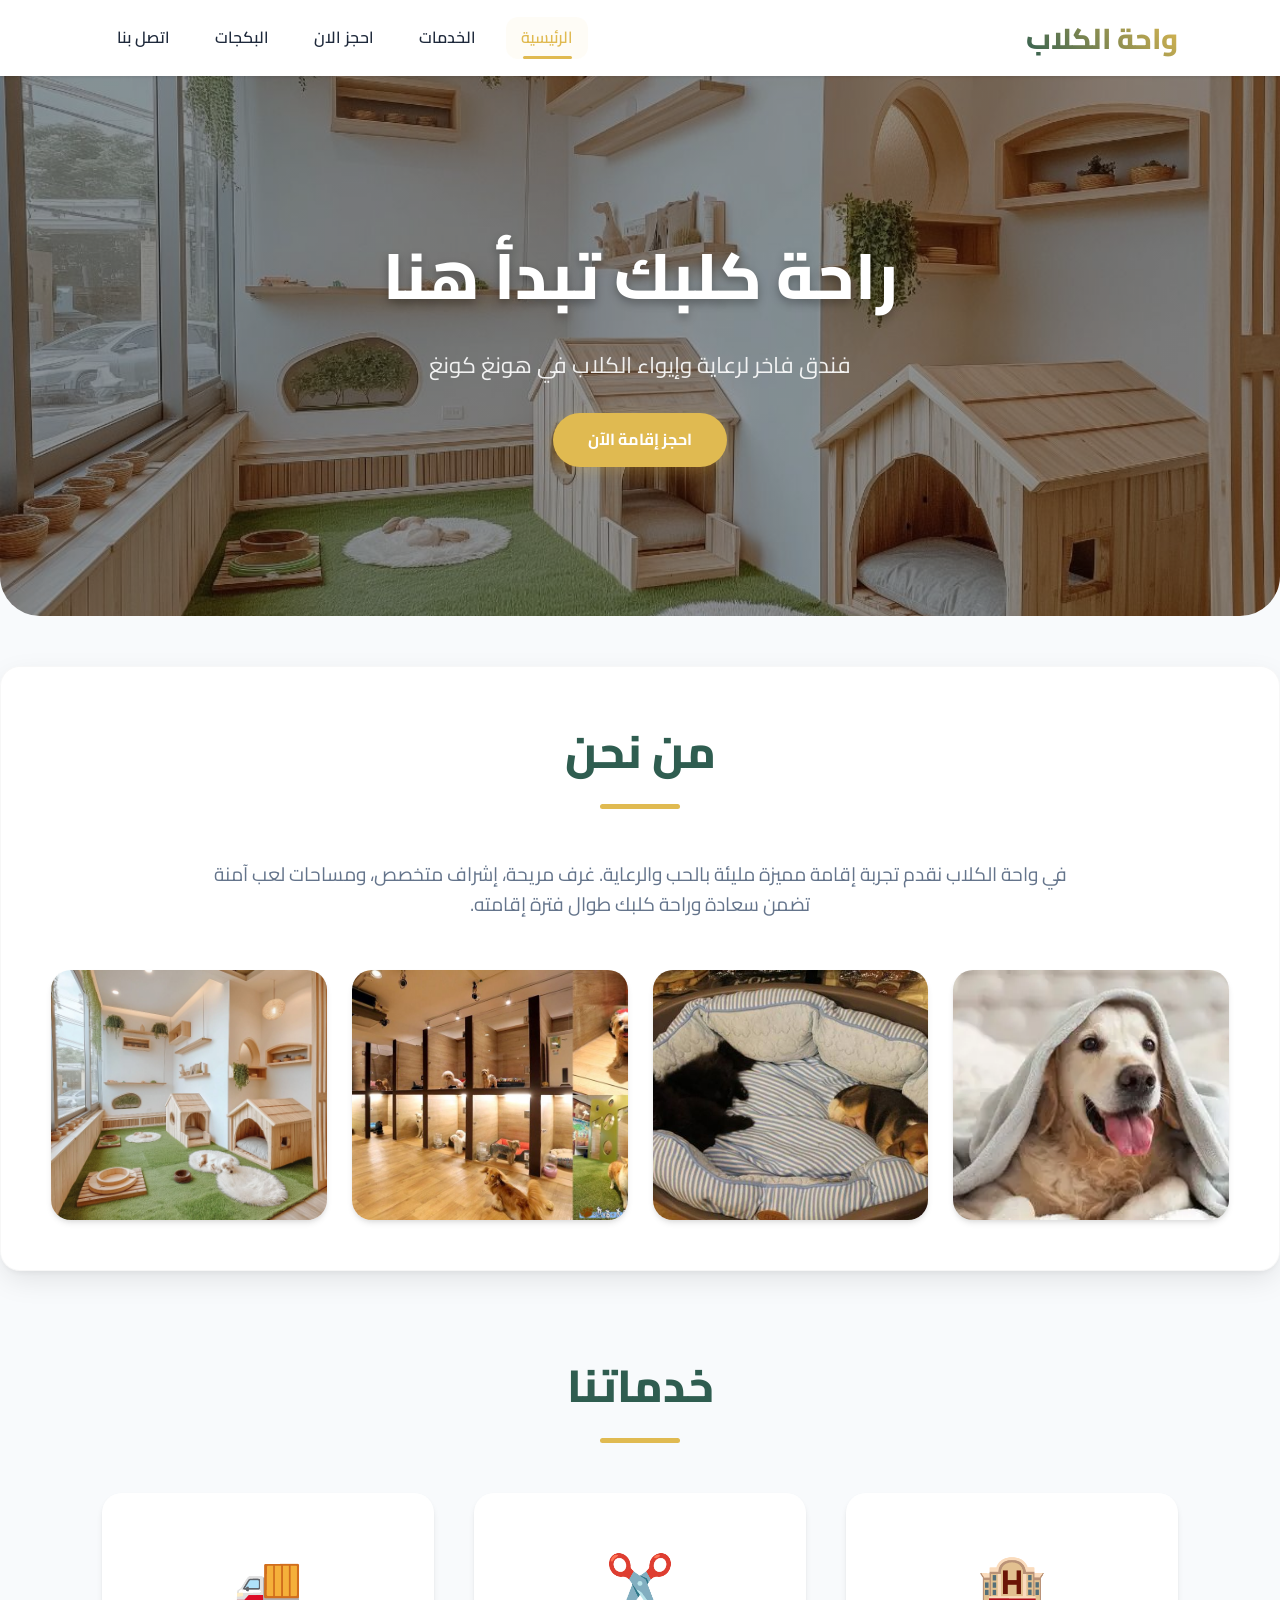
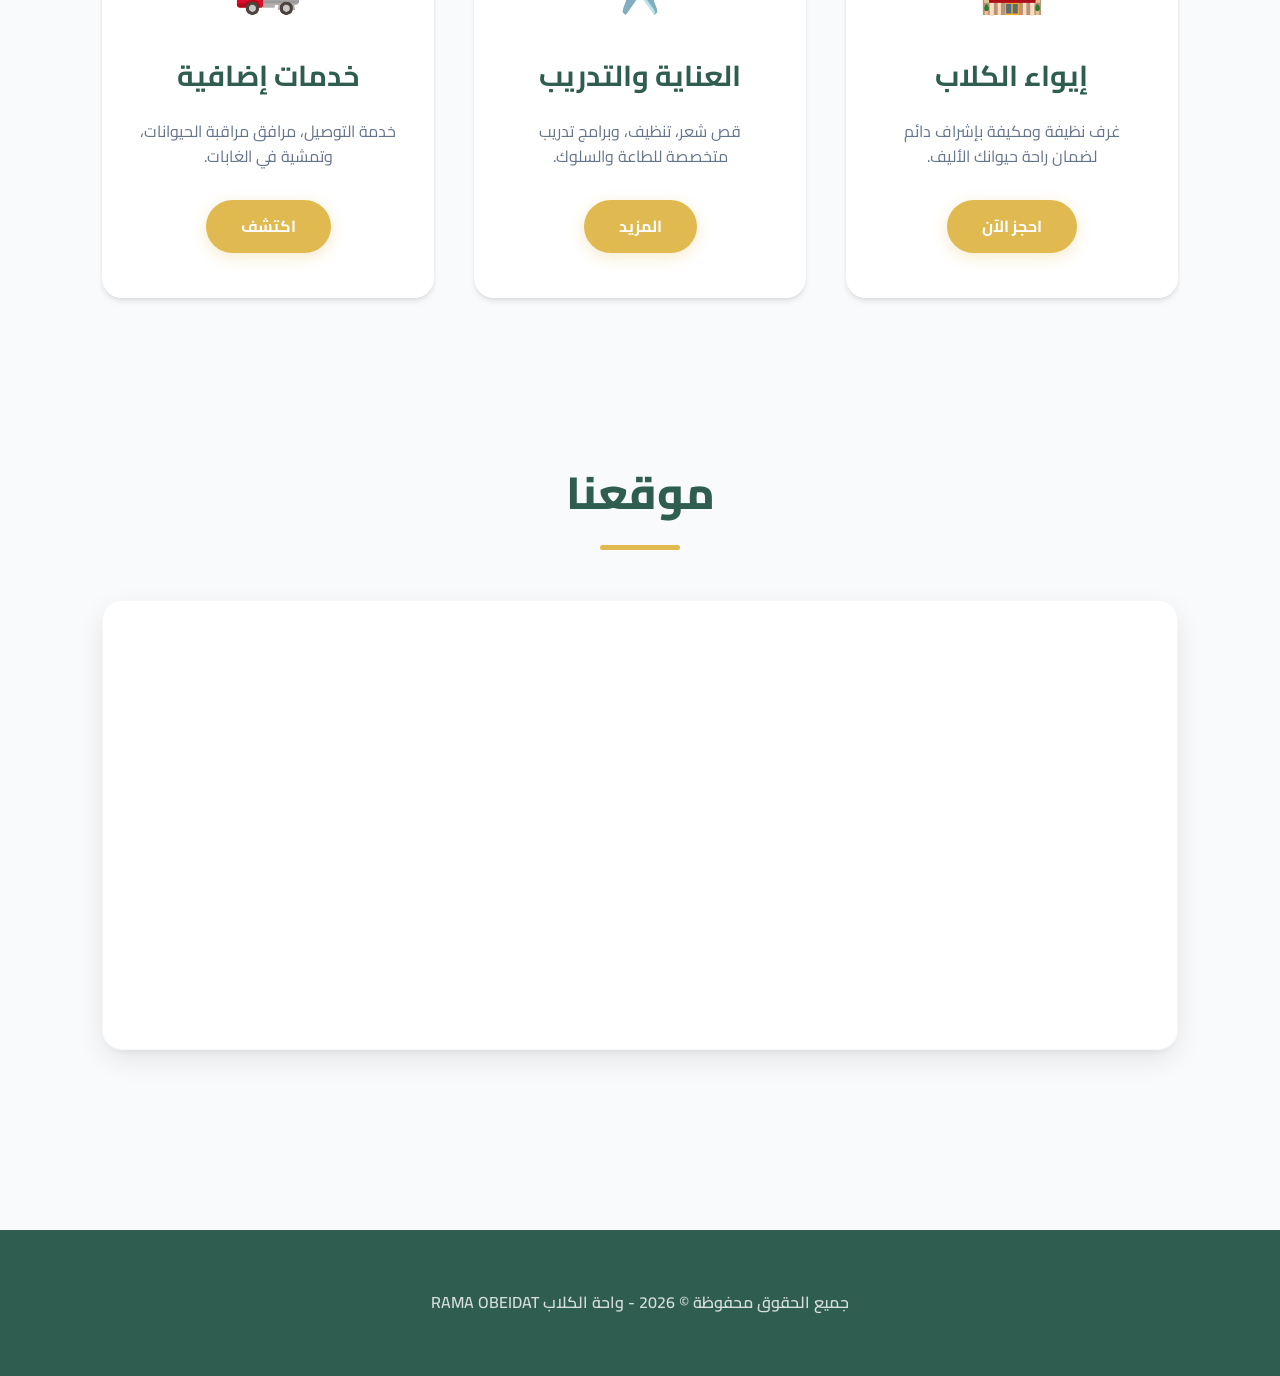
==== index.html @ 373740cf "Add files via upload" ====
<!DOCTYPE html>
<html lang="ar" dir="rtl">
<head>
    <meta charset="UTF-8">
    <meta name="viewport" content="width=device-width, initial-scale=1.0">
    <title>واحة الكلاب - الرئيسية</title>
    <link rel="stylesheet" href="style.css">
</head>
<body>

<header>
    <a href="index.html" class="logo">واحة الكلاب</a>
    <nav>
        <a href="index.html" class="active">الرئيسية</a>
        <a href="about.html">الخدمات</a>
        <a href="room.html">احجز الان</a>
        <a href="backges.html">البكجات</a>
        <a href="booking.html">اتصل بنا</a>
    </nav>
</header>

<section class="hero">
    <div class="hero-content">
        <h1>راحة كلبك تبدأ هنا</h1>
        <p>فندق فاخر لرعاية وإيواء الكلاب في هونغ كونغ</p>
        <a href="room.html" class="btn">احجز إقامة الآن</a>
    </div>
</section>

<section class="about">
    <h2>من نحن</h2>
    <p>
        في واحة الكلاب نقدم تجربة إقامة مميزة مليئة بالحب والرعاية.
        غرف مريحة، إشراف متخصص، ومساحات لعب آمنة تضمن سعادة وراحة كلبك طوال فترة إقامته.
    </p>
    <div class="about-content">
        <img src="صورة1.png" alt="صورة الغرفة 1">
        <img src="صورة2.png" alt="صورة الغرفة 2">
        <img src="صورة3.png" alt="صورة الغرفة 3">
        <img src="صورة4.png" alt="صورة الغرفة 4">
    </div>
</section>

<section class="services-preview">
    <h2>خدماتنا</h2>
    <div class="cards">
        <div class="card">
            <div class="card-icon">🏨</div>
            <h3>إيواء الكلاب</h3>
            <p>غرف نظيفة ومكيفة بإشراف دائم لضمان راحة حيوانك الأليف.</p>
            <a href="room.html" class="btn">احجز الآن</a>
        </div>
        <div class="card">
            <div class="card-icon">✂️</div>
            <h3>العناية والتدريب</h3>
            <p>قص شعر، تنظيف، وبرامج تدريب متخصصة للطاعة والسلوك.</p>
            <a href="about.html" class="btn">المزيد</a>
        </div>
        <div class="card">
            <div class="card-icon">🚚</div>
            <h3>خدمات إضافية</h3>
            <p>خدمة التوصيل، مرافق مراقبة الحيوانات، وتمشية في الغابات.</p>
            <a href="about.html" class="btn">اكتشف</a>
        </div>
    </div>
</section>

<section class="map-section">
    <h2>موقعنا</h2>
    <div class="contact-container" style="padding: 0; overflow: hidden; height: 450px;">
        <iframe 
            src="https://www.google.com/maps/embed?pb=!1m18!1m12!1m3!1d236162.23976800774!2d114.30420947980366!3d22.352307397025193!2m3!1f0!2f0!3f0!3m2!1i1024!2i768!4f13.1!3m3!1m2!1s0x3403ff809bf3e375%3A0x95df0b9d695e6eea!2sRamada%20Hong%20Kong%20Harbour%20View!5e0!3m2!1sar!2sjo!4v1772609925497!5m2!1sar!2sjo"
            width="100%" 
            height="100%" 
            style="border:0;" 
            allowfullscreen="" 
            loading="lazy" 
            referrerpolicy="no-referrer-when-downgrade">
        </iframe>
    </div>
</section>

<footer>
    <p>جميع الحقوق محفوظة © 2026 - واحة الكلاب RAMA OBEIDAT</p>
</footer>

<script src="Script.js"></script>
</body>
</html>
---- style.css ----
/* Google Fonts */
@import url('https://fonts.googleapis.com/css2?family=Cairo:wght@300;400;600;700;800&display=swap');

:root {
    --primary-color: #e0ba51;
    --primary-light: #f5dfa2;
    --secondary-color: #2F5D50;
    --accent-color: #6eb4a0;
    --bg-color: #f8fafc;
    --card-bg: #ffffff;
    --text-color: #1e293b;
    --text-light: #64748b;
    --white: #ffffff;
    --shadow-sm: 0 1px 3px rgba(0,0,0,0.12);
    --shadow-md: 0 4px 6px -1px rgba(0,0,0,0.1), 0 2px 4px -1px rgba(0,0,0,0.06);
    --shadow-lg: 0 10px 30px -3px rgba(0,0,0,0.1), 0 4px 6px -2px rgba(0,0,0,0.05);
    --transition: all 0.4s cubic-bezier(0.4, 0, 0.2, 1);
    --border-radius: 20px;
}

* {
    margin: 0;
    padding: 0;
    box-sizing: border-box;
    font-family: 'Cairo', sans-serif;
}

body {
    background-color: var(--bg-color);
    color: var(--text-color);
    line-height: 1.6;
    direction: rtl;
}

/* Header & Navigation */
header {
    background: rgba(255, 255, 255, 0.95);
    padding: 15px 8%;
    display: flex;
    justify-content: space-between;
    align-items: center;
    box-shadow: var(--shadow-sm);
    position: sticky;
    top: 0;
    z-index: 1000;
    backdrop-filter: blur(10px);
}

.logo {
    font-size: 1.8rem;
    font-weight: 800;
    text-decoration: none;
    background: linear-gradient(45deg, var(--secondary-color), var(--primary-color));
    background-clip: text;
    -webkit-background-clip: text;
    -webkit-text-fill-color: transparent;
}

nav {
    display: flex;
    gap: 15px;
}

nav a {
    text-decoration: none;
    color: var(--text-color);
    font-weight: 600;
    padding: 8px 15px;
    border-radius: 12px;
    transition: var(--transition);
    position: relative;
}

nav a:hover, nav a.active {
    color: var(--primary-color);
    background: rgba(224, 186, 81, 0.05);
}

nav a.active::after {
    content: '';
    position: absolute;
    bottom: 0;
    left: 20%;
    right: 20%;
    height: 3px;
    background: var(--primary-color);
    border-radius: 10px;
}

/* Hero Section */
.hero {
    background: linear-gradient(rgba(0,0,0,0.4), rgba(0,0,0,0.4)), url('صورة4.png');
    background-size: cover;
    background-position: center;
    background-attachment: fixed;
    height: 60vh;
    display: flex;
    align-items: center;
    justify-content: center;
    text-align: center;
    color: var(--white);
    padding: 0 20px;
    margin-bottom: 50px;
    border-radius: 0 0 40px 40px;
}

.hero-content h1 {
    font-size: 4rem;
    font-weight: 800;
    margin-bottom: 20px;
    text-shadow: 0 4px 10px rgba(0,0,0,0.3);
}

.hero-content p {
    font-size: 1.4rem;
    margin-bottom: 30px;
    opacity: 0.9;
}

/* Buttons */
.btn {
    display: inline-block;
    padding: 14px 35px;
    background-color: var(--primary-color);
    color: var(--white);
    text-decoration: none;
    border-radius: 50px;
    font-weight: 700;
    transition: var(--transition);
    border: none;
    cursor: pointer;
    box-shadow: 0 4px 15px rgba(224, 186, 81, 0.3);
}

.btn:hover {
    background-color: var(--secondary-color);
    transform: translateY(-3px);
    box-shadow: 0 8px 25px rgba(0,0,0,0.2);
}

/* Section Common Styling */
section {
    padding: 80px 8%;
    animation: fadeInUp 0.8s ease-out forwards;
}

section h2 {
    text-align: center;
    font-size: 2.8rem;
    font-weight: 800;
    margin-bottom: 50px;
    color: var(--secondary-color);
}

section h2::after {
    content: '';
    display: block;
    width: 80px;
    height: 5px;
    background: var(--primary-color);
    margin: 15px auto;
    border-radius: 10px;
}

/* About Section & Boxes */
.about, .contact-container, .package {
    background: var(--white);
    border-radius: var(--border-radius);
    padding: 50px;
    box-shadow: var(--shadow-lg);
    border: 1px solid rgba(0,0,0,0.03);
}

.about p {
    text-align: center;
    max-width: 900px;
    margin: 0 auto 50px;
    font-size: 1.2rem;
    color: var(--text-light);
}

.about-content {
    display: grid;
    grid-template-columns: repeat(auto-fit, minmax(220px, 1fr));
    gap: 25px;
}

.about-content img {
    width: 100%;
    height: 250px;
    object-fit: cover;
    border-radius: 20px;
    transition: var(--transition);
    box-shadow: var(--shadow-md);
}

.about-content img:hover {
    transform: scale(1.03) translateY(-5px);
}

/* Cards System */
.cards {
    display: grid;
    grid-template-columns: repeat(auto-fit, minmax(300px, 1fr));
    gap: 40px;
}

.card {
    background: var(--card-bg);
    padding: 45px 35px;
    border-radius: var(--border-radius);
    box-shadow: var(--shadow-md);
    text-align: center;
    transition: var(--transition);
    display: flex;
    flex-direction: column;
    align-items: center;
}

.card:hover {
    transform: translateY(-12px);
    box-shadow: var(--shadow-lg);
    border-top: 5px solid var(--primary-color);
}

.card-icon {
    font-size: 3.5rem;
    margin-bottom: 25px;
}

.card h3 {
    font-size: 1.8rem;
    margin-bottom: 20px;
    color: var(--secondary-color);
}

.card p {
    color: var(--text-light);
    margin-bottom: 30px;
}

/* Packages Page Specific */
.package {
    margin-bottom: 40px;
    border-top: 8px solid var(--primary-color);
}

.package h2 {
    text-align: right;
    font-size: 2.2rem;
    margin-bottom: 25px;
    color: var(--secondary-color);
}

.package ul li {
    padding: 15px 0;
    border-bottom: 1px dashed #e2e8f0;
    display: flex;
    align-items: center;
    gap: 15px;
    font-size: 1.1rem;
}

.package ul li::before {
    content: '🐾';
    font-size: 1.2rem;
}

/* Contact Form */
.form-group {
    margin-bottom: 25px;
}

.form-group label {
    display: block;
    margin-bottom: 10px;
    font-weight: 700;
    color: var(--secondary-color);
}

.form-group input, 
.form-group textarea,
.form-group select {
    width: 100%;
    padding: 15px 20px;
    background: #f8fafc;
    border: 2px solid #e2e8f0;
    border-radius: 15px;
    outline: none;
    transition: var(--transition);
    font-size: 1rem;
}

.form-group input:focus, 
.form-group textarea:focus {
    border-color: var(--primary-color);
    background: var(--white);
    box-shadow: 0 0 0 4px rgba(224, 186, 81, 0.1);
}

/* Footer */
footer {
    background: var(--secondary-color);
    color: var(--white);
    text-align: center;
    padding: 60px 20px;
    margin-top: 100px;
}

footer p {
    font-weight: 600;
    opacity: 0.8;
}

/* Animations */
@keyframes fadeInUp {
    from {
        opacity: 0;
        transform: translateY(30px);
    }
    to {
        opacity: 1;
        transform: translateY(0);
    }
}

/* Responsive */
@media (max-width: 768px) {
    header {
        flex-direction: column;
        gap: 20px;
        padding: 20px;
    }
    
    .hero-content h1 {
        font-size: 2.8rem;
    }
    
    section {
        padding: 60px 5%;
    }
    
    .about, .contact-container, .package {
        padding: 30px 20px;
    }
    
    .hero {
        height: 50vh;
    }
}
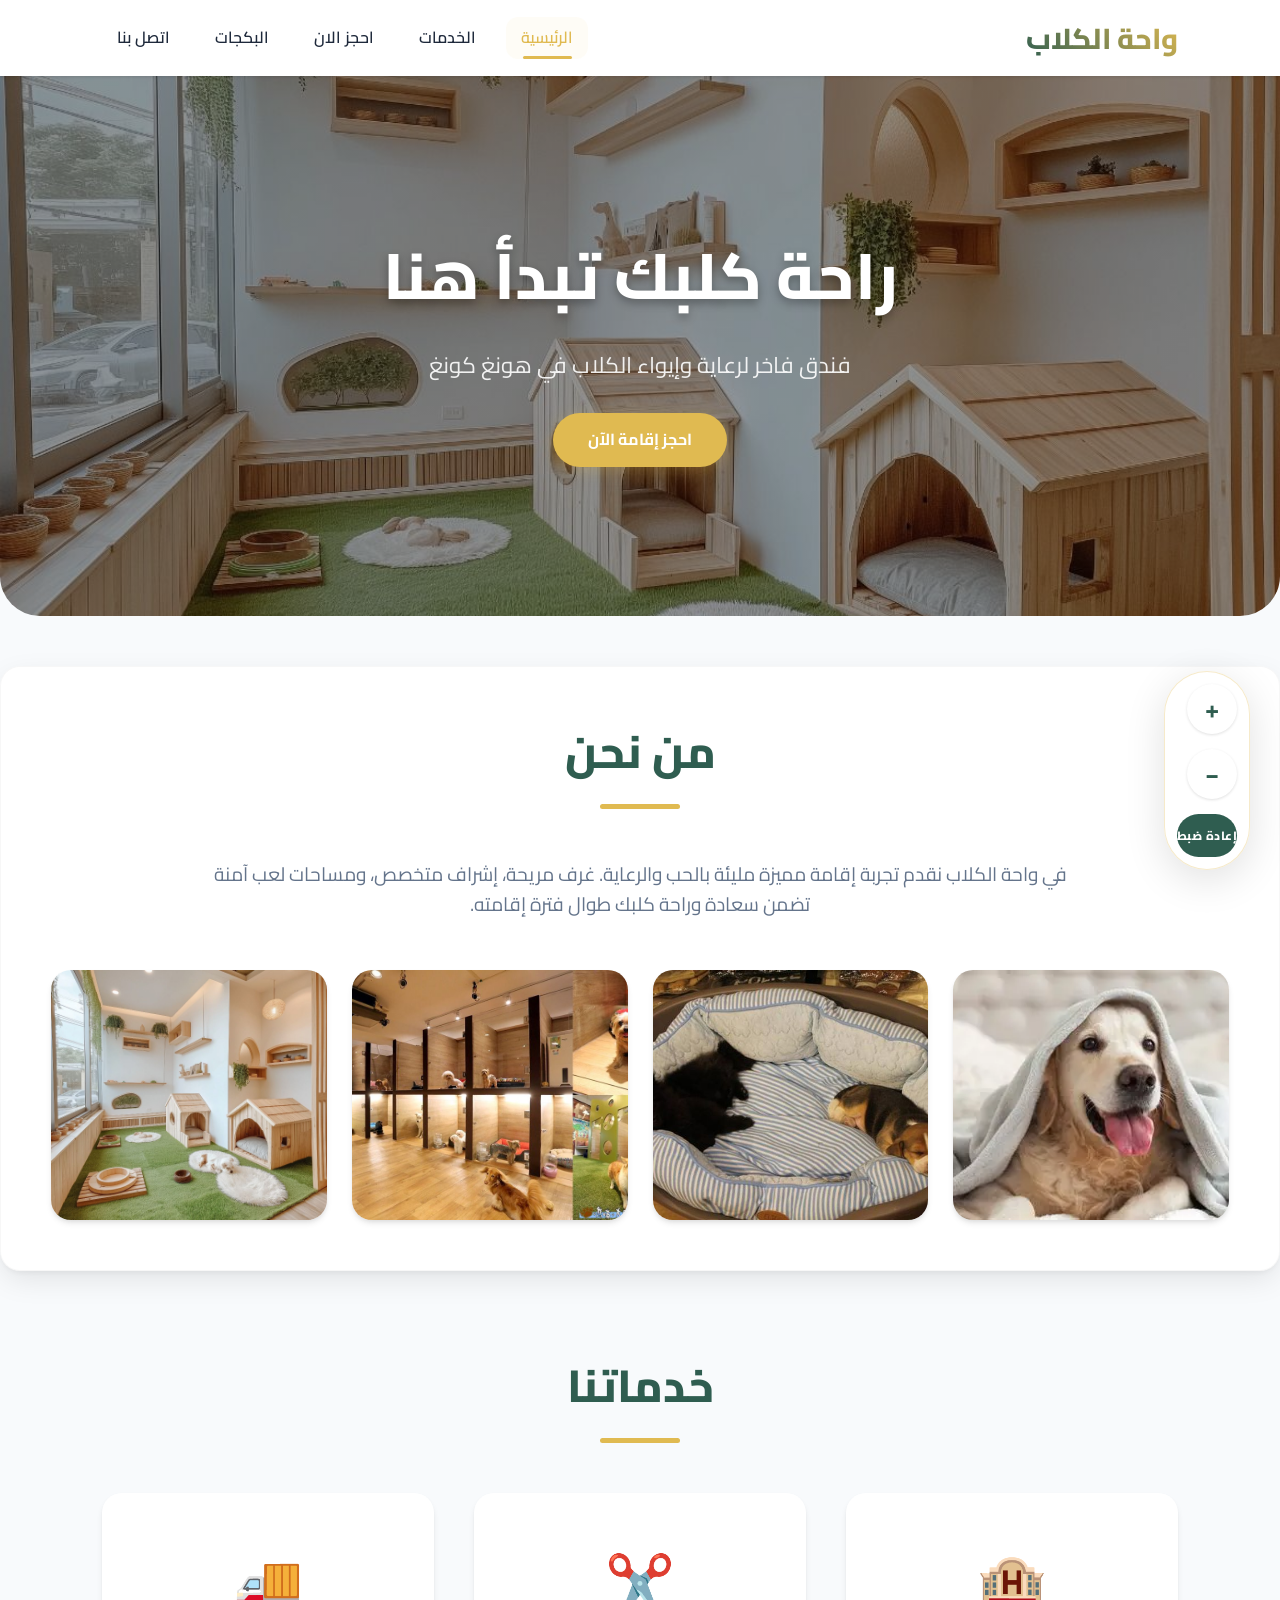
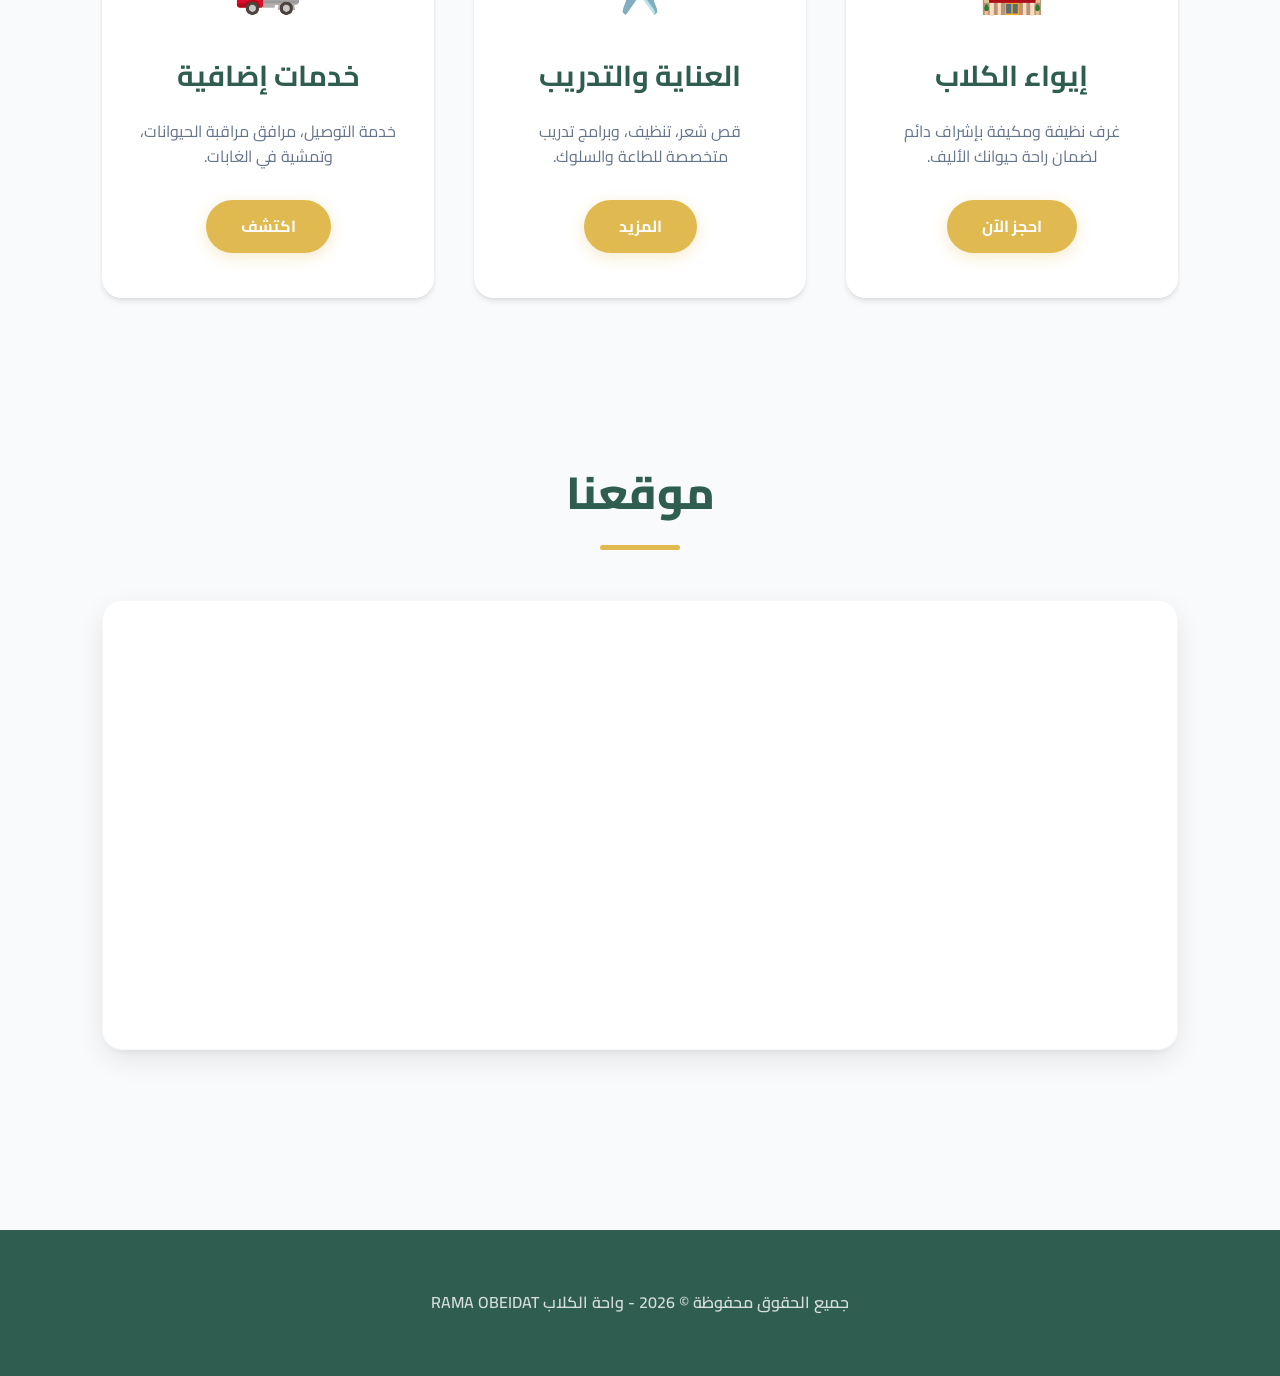
==== commit 789853c4: "Add files via upload" ====
--- a/index.html
+++ b/index.html
@@ -18,6 +18,12 @@
         <a href="booking.html">اتصل بنا</a>
     </nav>
 </header>
+<div class="floating-zoom-controls">
+    <button type="button" class="zoom-btn plus" onclick="updateZoom('plus')" title="تكبير">+</button>
+    <button type="button" class="zoom-btn minus" onclick="updateZoom('minus')" title="تصغير">−</button>
+    <button type="button" class="reset-zoom-btn" onclick="resetZoom()">إعادة ضبط</button>
+</div>
+
 
 <section class="hero">
     <div class="hero-content">
--- a/style.css
+++ b/style.css
@@ -1,4 +1,4 @@
-/* Google Fonts */
+
 @import url('https://fonts.googleapis.com/css2?family=Cairo:wght@300;400;600;700;800&display=swap');
 
 :root {
@@ -25,6 +25,12 @@
     font-family: 'Cairo', sans-serif;
 }
 
+
+html {
+    scroll-behavior: smooth;
+    transition: font-size 0.3s ease;
+}
+
 body {
     background-color: var(--bg-color);
     color: var(--text-color);
@@ -32,7 +38,8 @@
     direction: rtl;
 }
 
-/* Header & Navigation */
+
+
 header {
     background: rgba(255, 255, 255, 0.95);
     padding: 15px 8%;
@@ -87,7 +94,7 @@
     border-radius: 10px;
 }
 
-/* Hero Section */
+
 .hero {
     background: linear-gradient(rgba(0,0,0,0.4), rgba(0,0,0,0.4)), url('صورة4.png');
     background-size: cover;
@@ -117,7 +124,7 @@
     opacity: 0.9;
 }
 
-/* Buttons */
+
 .btn {
     display: inline-block;
     padding: 14px 35px;
@@ -138,7 +145,7 @@
     box-shadow: 0 8px 25px rgba(0,0,0,0.2);
 }
 
-/* Section Common Styling */
+
 section {
     padding: 80px 8%;
     animation: fadeInUp 0.8s ease-out forwards;
@@ -162,7 +169,7 @@
     border-radius: 10px;
 }
 
-/* About Section & Boxes */
+
 .about, .contact-container, .package {
     background: var(--white);
     border-radius: var(--border-radius);
@@ -198,7 +205,7 @@
     transform: scale(1.03) translateY(-5px);
 }
 
-/* Cards System */
+
 .cards {
     display: grid;
     grid-template-columns: repeat(auto-fit, minmax(300px, 1fr));
@@ -239,7 +246,7 @@
     margin-bottom: 30px;
 }
 
-/* Packages Page Specific */
+
 .package {
     margin-bottom: 40px;
     border-top: 8px solid var(--primary-color);
@@ -266,7 +273,7 @@
     font-size: 1.2rem;
 }
 
-/* Contact Form */
+
 .form-group {
     margin-bottom: 25px;
 }
@@ -298,7 +305,7 @@
     box-shadow: 0 0 0 4px rgba(224, 186, 81, 0.1);
 }
 
-/* Footer */
+
 footer {
     background: var(--secondary-color);
     color: var(--white);
@@ -348,3 +355,109 @@
         height: 50vh;
     }
 }
+
+/* Floating Zoom Controls */
+.floating-zoom-controls {
+    position: fixed;
+    bottom: 30px;
+    right: 30px;
+    display: flex;
+    flex-direction: column;
+    gap: 15px;
+    z-index: 10000;
+    padding: 12px;
+    background: rgba(255, 255, 255, 0.75);
+    backdrop-filter: blur(15px);
+    -webkit-backdrop-filter: blur(15px);
+    border-radius: 50px;
+    box-shadow: 0 10px 40px rgba(0, 0, 0, 0.12);
+    border: 1px solid rgba(224, 186, 81, 0.3);
+    transition: var(--transition);
+}
+
+.floating-zoom-controls:hover {
+    transform: translateY(-8px);
+    background: rgba(255, 255, 255, 0.95);
+    box-shadow: 0 15px 50px rgba(0, 0, 0, 0.2);
+}
+
+.zoom-btn {
+    width: 50px;
+    height: 50px;
+    border-radius: 50%;
+    border: none;
+    background: var(--white);
+    color: var(--secondary-color);
+    font-size: 1.6rem;
+    font-weight: 700;
+    cursor: pointer;
+    box-shadow: var(--shadow-sm);
+    display: flex;
+    align-items: center;
+    justify-content: center;
+    transition: var(--transition);
+    position: relative;
+    z-index: 1;
+    overflow: hidden;
+}
+
+.zoom-btn::after {
+    content: '';
+    position: absolute;
+    inset: 0;
+    background: linear-gradient(135deg, var(--primary-color), var(--primary-light));
+    border-radius: 50%;
+    z-index: -1;
+    opacity: 0;
+    transition: var(--transition);
+}
+
+.zoom-btn:hover {
+    color: var(--white);
+    transform: scale(1.15) rotate(5deg);
+}
+
+.zoom-btn:hover::after {
+    opacity: 1;
+}
+
+.zoom-btn:active {
+    transform: scale(0.95);
+}
+
+.reset-zoom-btn {
+    font-family: 'Cairo', sans-serif;
+    font-size: 0.75rem;
+    font-weight: 800;
+    text-transform: uppercase;
+    background: var(--secondary-color);
+    color: var(--white);
+    padding: 10px 0;
+    border-radius: 30px;
+    border: none;
+    cursor: pointer;
+    transition: var(--transition);
+    width: 100%;
+    text-align: center;
+    letter-spacing: 0.5px;
+}
+
+.reset-zoom-btn:hover {
+    background: #c6a445; /* Slightly darker gold than primary */
+    transform: scale(1.05);
+    box-shadow: 0 5px 15px rgba(224, 186, 81, 0.4);
+}
+
+@media (max-width: 768px) {
+    .floating-zoom-controls {
+        bottom: 25px;
+        right: 25px;
+        padding: 10px;
+        gap: 12px;
+    }
+    .zoom-btn {
+        width: 45px;
+        height: 45px;
+        font-size: 1.4rem;
+    }
+}
